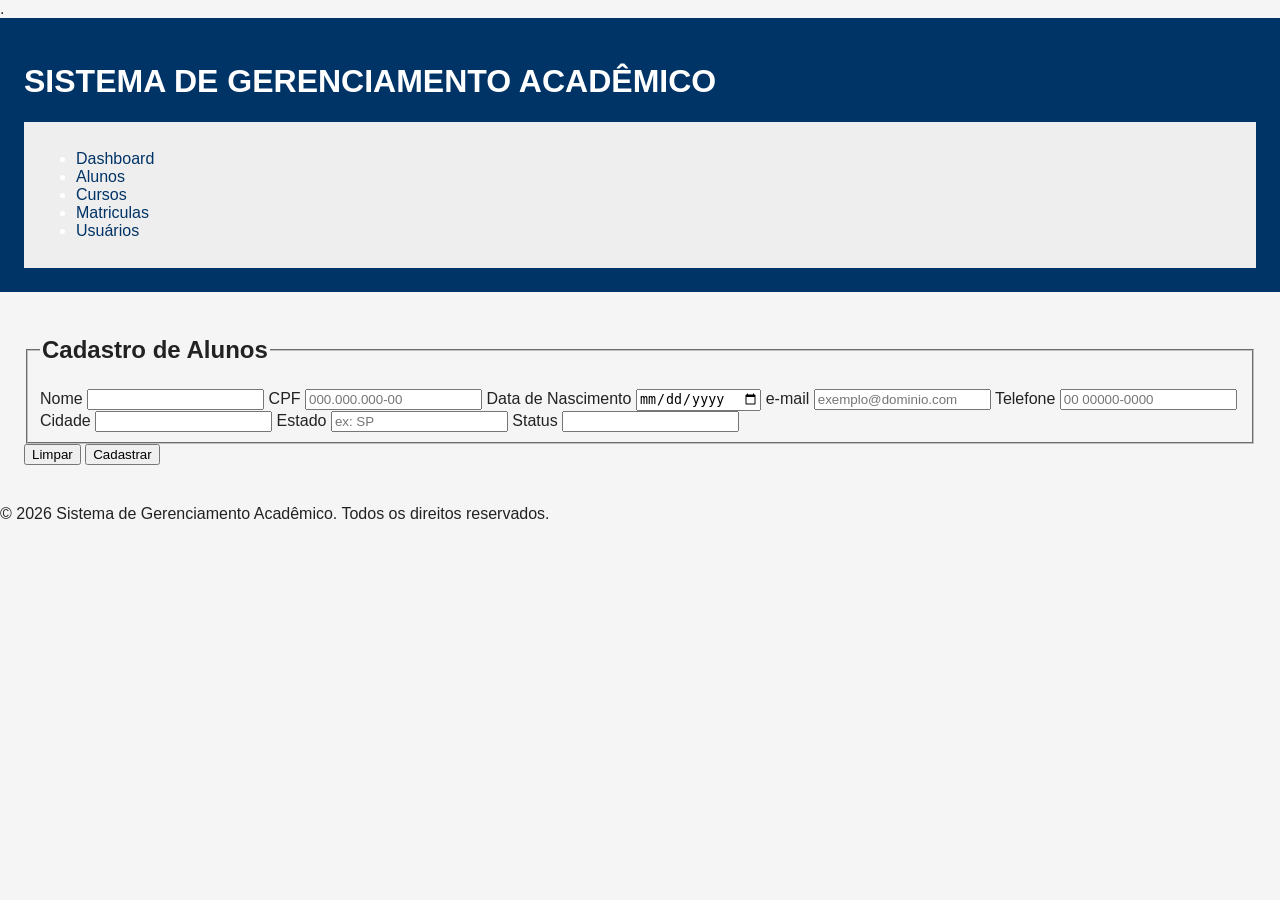
==== aluno-form.html @ df307594 "git commit" ====
<!DOCTYPE html>
<html lang="pt-BR">
<head>
    <meta charset="UTF-8">
    <meta name="viewport" content="width=device-width, initial-scale=1.0">
    <link rel="stylesheet" href="css/style.css">
    <title>Dashboard</title>
</head>
<body>
.
  <header>
      <h1>SISTEMA DE GERENCIAMENTO ACADÊMICO</h1>
             <nav>
                  <ul>
                      <li><a href="index.html">Dashboard</a></li>
                      <li><a href="alunos.html">Alunos</a></li>
                      <li><a href="cursos.html">Cursos</a></li>
                      <li><a href="matriculas.html">Matriculas</a></li>
                      <li><a href="usuarios.html">Usuários</a></li>
                  </ul>
              </nav>
  </header>
<main>
    <section>
        <form>
            <fieldset>
                <legend><h2>Cadastro de Alunos</h2></legend>
                <label for="nome">Nome</label>
                <input type="text" minlength="3" id="nome" name="nome" required>

                <label for="cpf">CPF</label>
                <input type="text" id="cpf" name="cpf" pattern="[0-9]{3}\.[0-9]{3}\.[0-9]{3}-[0-9]{2}" placeholder="000.000.000-00" required>

                <label for="date">Data de Nascimento</label>
                <input type="date" id="date" name="date" required>

                <label for="email">e-mail</label>
                <input type="email" placeholder="exemplo@dominio.com" id="email" name="email" required>

                <label for="telefone">Telefone</label>
                <input type="tel" id="telefone" name="telefone" pattern="[0-9]{2} [0-9]{5}-[0-9]{4}" placeholder="00 00000-0000">

                <label for="cidade">Cidade</label>
                <input type="text" id="cidade" name="cidade">

                <label for="estado">Estado</label>
                <input type="text" placeholder="ex: SP" pattern="[A-Z]{2}" id="estado" name="estado">

                <label for="status">Status</label>
                <input type="text" id="status" name="status" required>
            </fieldset>
            <button type="reset">Limpar</button>
            <button type="submit">Cadastrar</button>
        </form>
    </section>
</main>

<footer>
    <p>© 2026 Sistema de Gerenciamento Acadêmico. Todos os direitos reservados.</p>
</footer>
</body>
</html>
---- css/style.css ----
* {
  box-sizing: border-box;
}

body {
  margin: 0;
  font-family: Arial, sans-serif;
  color: #222222;
  background-color: #f5f5f5;
}

header {
  background-color: #003366;
  color: white;
  padding: 24px;
}

nav {
  background-color: #eeeeee;
  padding: 12px;
}

nav a {
  color: #003366;
  text-decoration: none;
  margin-right: 16px;
}

main {
  padding: 24px;
}

.card {
background-color: white;
border: 1px solid #dddddd;
padding: 20px;
margin-bottom: 16px;
}
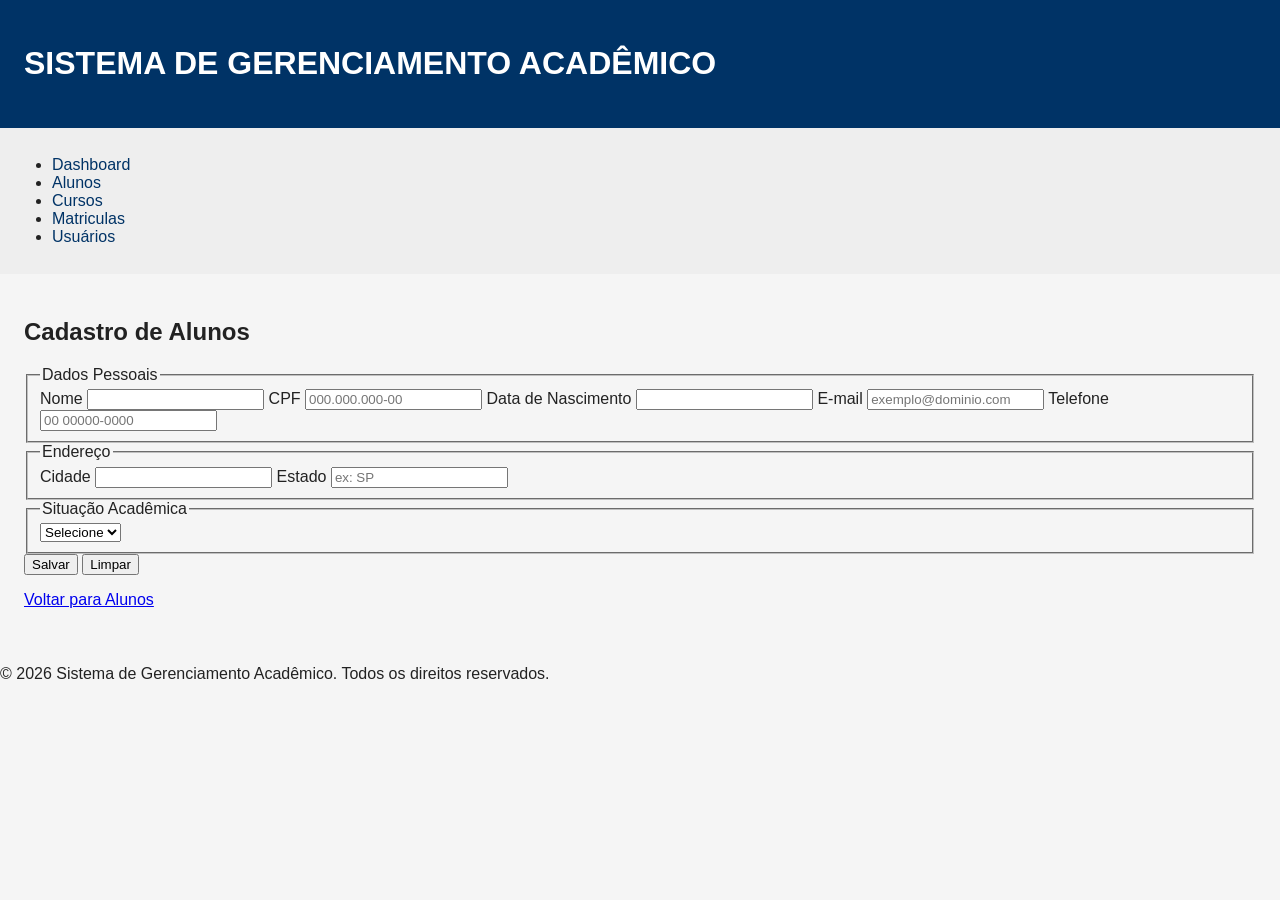
==== commit ff665d15: "versao2" ====
--- a/aluno-form.html
+++ b/aluno-form.html
@@ -7,9 +7,11 @@
     <title>Dashboard</title>
 </head>
 <body>
-.
+
   <header>
       <h1>SISTEMA DE GERENCIAMENTO ACADÊMICO</h1>
+  </header>
+
              <nav>
                   <ul>
                       <li><a href="index.html">Dashboard</a></li>
@@ -19,44 +21,64 @@
                       <li><a href="usuarios.html">Usuários</a></li>
                   </ul>
               </nav>
-  </header>
+
 <main>
     <section>
+      <h2>Cadastro de Alunos</h2>
+
         <form>
             <fieldset>
-                <legend><h2>Cadastro de Alunos</h2></legend>
+                <legend>Dados Pessoais</legend>
+
                 <label for="nome">Nome</label>
-                <input type="text" minlength="3" id="nome" name="nome" required>
+                <input type="text" minlength="3" id="nome" name="nome"maxlength="100" required>
 
                 <label for="cpf">CPF</label>
                 <input type="text" id="cpf" name="cpf" pattern="[0-9]{3}\.[0-9]{3}\.[0-9]{3}-[0-9]{2}" placeholder="000.000.000-00" required>
 
-                <label for="date">Data de Nascimento</label>
-                <input type="date" id="date" name="date" required>
+                <label for="dataNascimento">Data de Nascimento</label>
+                <input type="dataNascimento" id="dataNascimento" name="dataNascimento" required>
 
-                <label for="email">e-mail</label>
+                <label for="email">E-mail</label>
                 <input type="email" placeholder="exemplo@dominio.com" id="email" name="email" required>
 
                 <label for="telefone">Telefone</label>
                 <input type="tel" id="telefone" name="telefone" pattern="[0-9]{2} [0-9]{5}-[0-9]{4}" placeholder="00 00000-0000">
+            </fieldset>
 
+            <fieldset>
+                <legend>Endereço</legend>
                 <label for="cidade">Cidade</label>
                 <input type="text" id="cidade" name="cidade">
 
                 <label for="estado">Estado</label>
                 <input type="text" placeholder="ex: SP" pattern="[A-Z]{2}" id="estado" name="estado">
+            </fieldset>
 
-                <label for="status">Status</label>
-                <input type="text" id="status" name="status" required>
+            <fieldset>
+                <legend>Situação Acadêmica</legend>
+                <select
+                   id="status"
+                   name="status"
+                   required>
+                   <option value="">Selecione</option>
+                   <option value="ativo">Ativo</option>
+                   <option value="inativo">Inativo</option>
+                   <option value="trancado">Trancado</option>
+                </select>
             </fieldset>
-            <button type="reset">Limpar</button>
-            <button type="submit">Cadastrar</button>
+
+            <button type="submit">Salvar</button>
+            <button type="reset" class="botao-secundario">Limpar</button>
         </form>
+
+        <p><a href="alunos.html">Voltar para Alunos</a></p>
     </section>
 </main>
 
 <footer>
     <p>© 2026 Sistema de Gerenciamento Acadêmico. Todos os direitos reservados.</p>
 </footer>
+
 </body>
 </html>
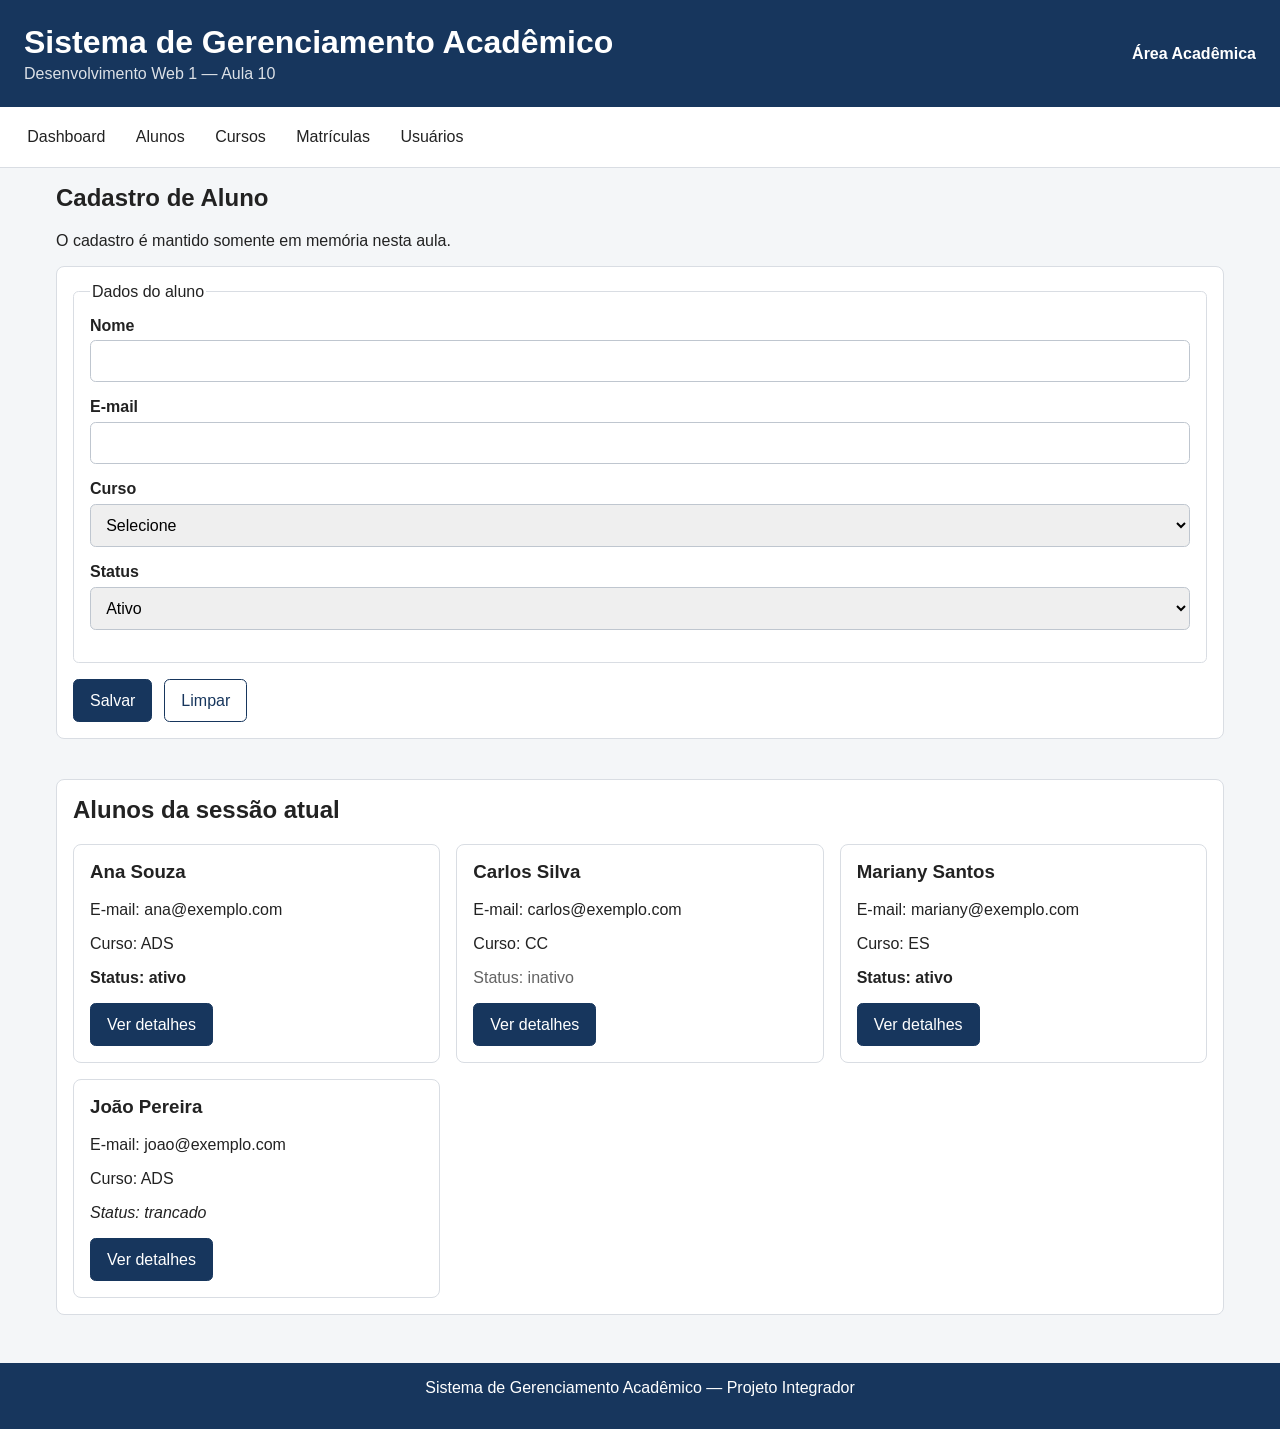
==== commit dbd6e6bf: "aula 10" ====
--- a/aluno-form.html
+++ b/aluno-form.html
@@ -1,84 +1,74 @@
-<!DOCTYPE html>
+<!doctype html>
 <html lang="pt-BR">
-<head>
-    <meta charset="UTF-8">
-    <meta name="viewport" content="width=device-width, initial-scale=1.0">
-    <link rel="stylesheet" href="css/style.css">
-    <title>Dashboard</title>
-</head>
-<body>
-
-  <header>
-      <h1>SISTEMA DE GERENCIAMENTO ACADÊMICO</h1>
-  </header>
-
-             <nav>
-                  <ul>
-                      <li><a href="index.html">Dashboard</a></li>
-                      <li><a href="alunos.html">Alunos</a></li>
-                      <li><a href="cursos.html">Cursos</a></li>
-                      <li><a href="matriculas.html">Matriculas</a></li>
-                      <li><a href="usuarios.html">Usuários</a></li>
-                  </ul>
-              </nav>
-
-<main>
-    <section>
-      <h2>Cadastro de Alunos</h2>
-
-        <form>
-            <fieldset>
-                <legend>Dados Pessoais</legend>
-
-                <label for="nome">Nome</label>
-                <input type="text" minlength="3" id="nome" name="nome"maxlength="100" required>
-
-                <label for="cpf">CPF</label>
-                <input type="text" id="cpf" name="cpf" pattern="[0-9]{3}\.[0-9]{3}\.[0-9]{3}-[0-9]{2}" placeholder="000.000.000-00" required>
-
-                <label for="dataNascimento">Data de Nascimento</label>
-                <input type="dataNascimento" id="dataNascimento" name="dataNascimento" required>
-
-                <label for="email">E-mail</label>
-                <input type="email" placeholder="exemplo@dominio.com" id="email" name="email" required>
-
-                <label for="telefone">Telefone</label>
-                <input type="tel" id="telefone" name="telefone" pattern="[0-9]{2} [0-9]{5}-[0-9]{4}" placeholder="00 00000-0000">
-            </fieldset>
-
-            <fieldset>
-                <legend>Endereço</legend>
-                <label for="cidade">Cidade</label>
-                <input type="text" id="cidade" name="cidade">
-
-                <label for="estado">Estado</label>
-                <input type="text" placeholder="ex: SP" pattern="[A-Z]{2}" id="estado" name="estado">
-            </fieldset>
-
-            <fieldset>
-                <legend>Situação Acadêmica</legend>
-                <select
-                   id="status"
-                   name="status"
-                   required>
-                   <option value="">Selecione</option>
-                   <option value="ativo">Ativo</option>
-                   <option value="inativo">Inativo</option>
-                   <option value="trancado">Trancado</option>
-                </select>
-            </fieldset>
-
-            <button type="submit">Salvar</button>
-            <button type="reset" class="botao-secundario">Limpar</button>
+  <head>
+    <meta charset="UTF-8" />
+    <meta name="viewport" content="width=device-width, initial-scale=1.0" />
+    <title>Cadastro de Aluno | Sistema Acadêmico</title>
+    <link rel="stylesheet" href="css/style.css" />
+  </head>
+  <body>
+    <header class="cabecalho">
+      <div>
+        <h1 id="titulo-sistema">Sistema de Gerenciamento Acadêmico</h1>
+        <p class="subtitulo">Desenvolvimento Web 1 — Aula 10</p>
+      </div>
+      <span class="area-academica">Área Acadêmica</span>
+    </header>
+    <nav class="navegacao" aria-label="Navegação principal">
+      <ul class="menu">
+        <li><a href="index.html">Dashboard</a></li>
+        <li><a id="link-alunos" href="alunos.html">Alunos</a></li>
+        <li><a href="cursos.html">Cursos</a></li>
+        <li><a href="matriculas.html">Matrículas</a></li>
+        <li><a href="usuarios.html">Usuários</a></li>
+      </ul>
+    </nav>
+    <main>
+      <section>
+        <h2>Cadastro de Aluno</h2>
+        <p>O cadastro é mantido somente em memória nesta aula.</p>
+        <form id="form-aluno">
+          <fieldset>
+            <legend>Dados do aluno</legend>
+            <label for="nome">Nome</label>
+            <input
+              id="nome"
+              name="nome"
+              type="text"
+              required
+              minlength="3"
+            /><label for="email">E-mail</label
+            ><input id="email" name="email" type="email" required /><label
+              for="curso"
+              >Curso</label
+            ><select id="curso" name="curso" required>
+              <option value="">Selecione</option>
+              <option value="ADS">ADS</option>
+              <option value="CC">Ciência da Computação</option>
+              <option value="ES">Engenharia de Software</option></select
+            ><label for="status">Status</label
+            ><select id="status" name="status" required>
+              <option value="ativo">Ativo</option>
+              <option value="inativo">Inativo</option>
+              <option value="trancado">Trancado</option>
+            </select>
+          </fieldset>
+          <div class="acoes">
+            <button type="submit">Salvar</button
+            ><button type="reset" class="botao-secundario">Limpar</button>
+          </div>
         </form>
-
-        <p><a href="alunos.html">Voltar para Alunos</a></p>
-    </section>
-</main>
-
-<footer>
-    <p>© 2026 Sistema de Gerenciamento Acadêmico. Todos os direitos reservados.</p>
-</footer>
-
-</body>
+        <p id="mensagem-cadastro" class="mensagem" aria-live="polite"></p>
+        <section class="preview">
+          <h2>Alunos da sessão atual</h2>
+          <div id="lista-alunos-form" class="lista-grid"></div>
+        </section>
+      </section>
+    </main>
+    <footer class="rodape">
+      <p>Sistema de Gerenciamento Acadêmico — Projeto Integrador</p>
+    </footer>
+    <script src="js/dados.js"></script>
+    <script src="js/app.js"></script>
+  </body>
 </html>
--- a/css/style.css
+++ b/css/style.css
@@ -1,38 +1,327 @@
+/* ==========================================================================
+   Configurações Globais e Resets
+   ========================================================================== */
 * {
   box-sizing: border-box;
 }
 
+:root {
+  font-family: Arial, sans-serif;
+  color: #222;
+  background: #f4f6f8;
+}
+
 body {
   margin: 0;
-  font-family: Arial, sans-serif;
-  color: #222222;
-  background-color: #f5f5f5;
-}
-
-header {
-  background-color: #003366;
-  color: white;
-  padding: 24px;
-}
-
-nav {
-  background-color: #eeeeee;
-  padding: 12px;
-}
-
-nav a {
-  color: #003366;
+}
+
+h1, h2, h3, p {
+  margin-top: 0;
+}
+
+a {
+  color: inherit;
+}
+
+code {
+  font-family: Consolas, monospace;
+}
+
+/* ==========================================================================
+   Acessibilidade e Foco
+   ========================================================================== */
+button:focus,
+a:focus,
+input:focus,
+select:focus {
+  outline: 3px solid #9ec5fe;
+  outline-offset: 2px;
+}
+
+/* ==========================================================================
+   Cabeçalho e Navegação
+   ========================================================================== */
+.cabecalho {
+  display: flex;
+  flex-direction: column;
+  gap: .5rem;
+  padding: 1rem;
+  background: #17365d;
+  color: #fff;
+}
+
+.cabecalho h1 {
+  margin-bottom: .25rem;
+  font-size: 1.5rem;
+}
+
+.subtitulo {
+  margin: 0;
+  opacity: .85;
+}
+
+.area-academica {
+  font-weight: 700;
+}
+
+.navegacao {
+  padding: .75rem 1rem;
+  background: #fff;
+  border-bottom: 1px solid #d9dde3;
+}
+
+.menu {
+  display: flex;
+  flex-direction: column;
+  gap: .5rem;
+  padding: 0;
+  margin: 0;
+  list-style: none;
+}
+
+.menu a {
+  display: block;
+  padding: .55rem .7rem;
   text-decoration: none;
-  margin-right: 16px;
-}
-
+  border-radius: .35rem;
+}
+
+.menu a:hover,
+.menu a:focus {
+  background: #eef3f8;
+}
+
+/* ==========================================================================
+   Estrutura de Layout e Páginas
+   ========================================================================== */
 main {
-  padding: 24px;
+  width: 100%;
+  max-width: 1200px;
+  margin: 0 auto;
+  padding: 1rem;
+}
+
+.secao-cabecalho {
+  display: flex;
+  flex-direction: column;
+  gap: 1rem;
+  margin-bottom: 1rem;
+}
+
+.dashboard-grid,
+.lista-grid {
+  display: grid;
+  grid-template-columns: 1fr;
+  gap: 1rem;
+}
+
+/* ==========================================================================
+   Componentes, Cards e Painéis
+   ========================================================================== */
+.card,
+.painel-secundario,
+.detalhes,
+.preview,
+form {
+  background: #fff;
+  border: 1px solid #d9dde3;
+  border-radius: .5rem;
+  padding: 1rem;
 }
 
 .card {
-background-color: white;
-border: 1px solid #dddddd;
-padding: 20px;
-margin-bottom: 16px;
-}+  min-width: 0;
+}
+
+.indicador {
+  display: block;
+  margin: .5rem 0;
+  font-size: 2rem;
+  font-weight: 700;
+}
+
+.lista-resumo {
+  display: grid;
+  gap: .5rem;
+}
+
+.painel-secundario,
+.detalhes,
+.preview {
+  margin-top: 1rem;
+}
+
+.observacao {
+  margin-top: 1rem;
+  padding: .75rem;
+  background: #fff;
+  border-left: 4px solid #17365d;
+}
+
+.destaque {
+  border: 2px solid currentColor;
+}
+
+/* ==========================================================================
+   Formulários e Elementos de Entrada
+   ========================================================================== */
+.filtros {
+  display: grid;
+  grid-template-columns: 1fr;
+  gap: 1rem;
+  align-items: end;
+  margin-bottom: 1rem;
+}
+
+label {
+  display: block;
+  margin-bottom: .35rem;
+  font-weight: 700;
+}
+
+input, select, textarea, button {
+  font: inherit;
+}
+
+input, select, textarea {
+  width: 100%;
+  padding: .7rem;
+  border: 1px solid #bfc6cf;
+  border-radius: .35rem;
+}
+
+fieldset {
+  margin: 0 0 1rem;
+  padding: 1rem;
+  border: 1px solid #d9dde3;
+  border-radius: .35rem;
+}
+
+fieldset input,
+fieldset select {
+  margin-bottom: 1rem;
+}
+
+/* ==========================================================================
+   Botões e Ações
+   ========================================================================== */
+button,
+.botao-link {
+  display: inline-block;
+  padding: .7rem 1rem;
+  border: 1px solid #17365d;
+  border-radius: .35rem;
+  background: #17365d;
+  color: #fff;
+  text-decoration: none;
+  cursor: pointer;
+}
+
+.botao-secundario {
+  background: #fff;
+  color: #17365d;
+}
+
+.acoes,
+.card-acoes {
+  display: flex;
+  flex-direction: column;
+  gap: .75rem;
+}
+
+.card-acoes {
+  margin-top: 1rem;
+}
+
+/* ==========================================================================
+   Estados, Mensagens e Status
+   ========================================================================== */
+.mensagem {
+  min-height: 1.5rem;
+  font-weight: 700;
+}
+
+.mensagem-sucesso {
+  color: #165b33;
+}
+
+.mensagem-aviso {
+  color: #8a4b00;
+}
+
+.status-ativo {
+  font-weight: 700;
+}
+
+.status-inativo {
+  opacity: .7;
+}
+
+.status-trancado {
+  font-style: italic;
+}
+
+/* ==========================================================================
+   Rodapé
+   ========================================================================== */
+.rodape {
+  margin-top: 2rem;
+  padding: 1rem;
+  text-align: center;
+  background: #17365d;
+  color: #fff;
+}
+
+/* ==========================================================================
+   Media Queries (Responsividade)
+   ========================================================================== */
+@media (min-width: 768px) {
+  .cabecalho {
+    flex-direction: row;
+    justify-content: space-between;
+    align-items: center;
+    padding: 1.5rem;
+  }
+
+  .cabecalho h1 {
+    font-size: 2rem;
+  }
+
+  .menu {
+    flex-direction: row;
+    flex-wrap: wrap;
+  }
+
+  .secao-cabecalho {
+    flex-direction: row;
+    justify-content: space-between;
+    align-items: center;
+  }
+
+  .dashboard-grid {
+    grid-template-columns: repeat(2, 1fr);
+  }
+
+  .lista-grid {
+    grid-template-columns: repeat(2, 1fr);
+  }
+
+  .filtros {
+    grid-template-columns: 2fr 1fr auto;
+  }
+
+  .acoes,
+  .card-acoes {
+    flex-direction: row;
+  }
+}
+
+@media (min-width: 1024px) {
+  .dashboard-grid {
+    grid-template-columns: repeat(4, 1fr);
+  }
+
+  .lista-grid {
+    grid-template-columns: repeat(3, 1fr);
+  }
+}
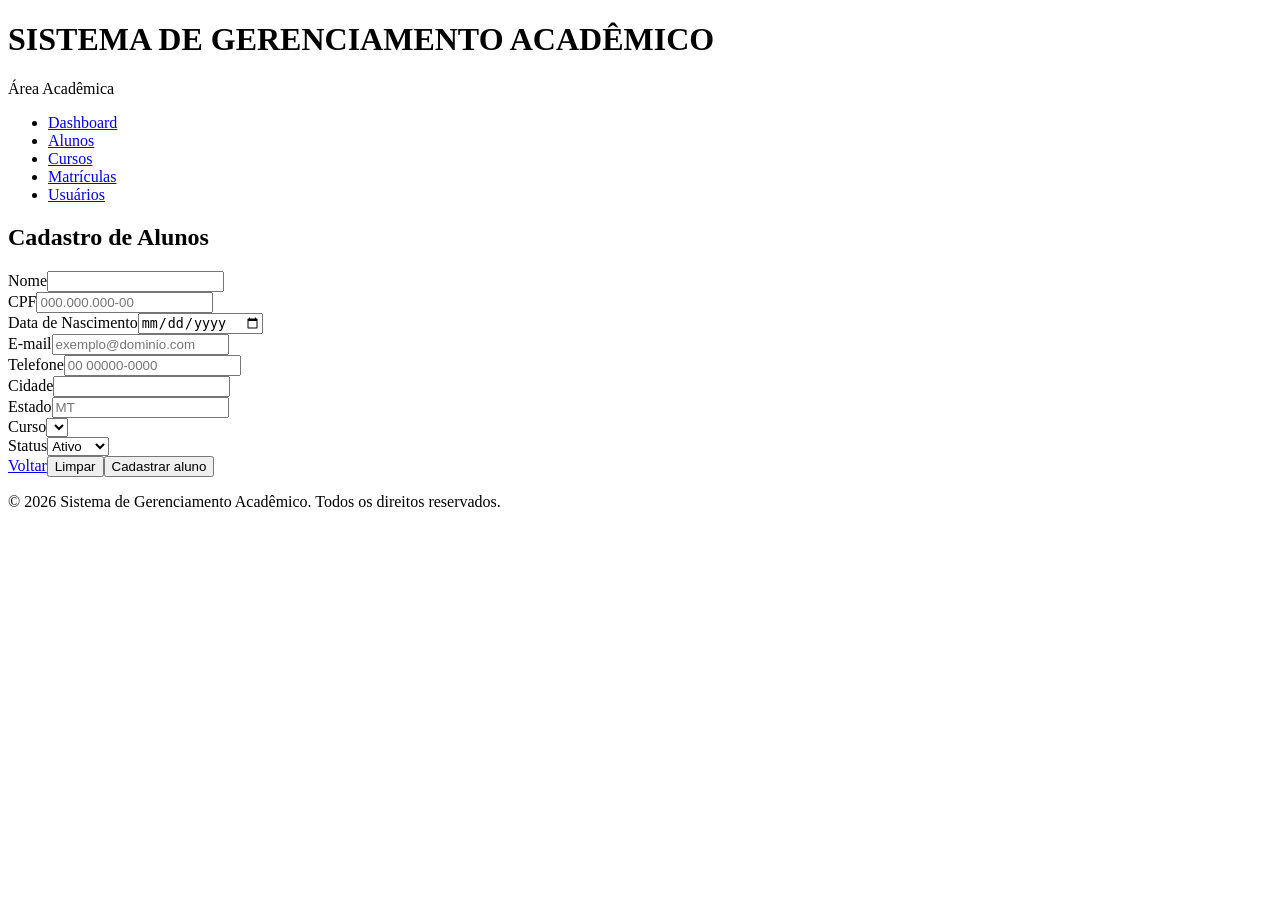
==== commit e8243d48: "atualização 11_part3" ====
--- a/aluno-form.html
+++ b/aluno-form.html
@@ -1,74 +1,39 @@
-<!doctype html>
+<!DOCTYPE html>
 <html lang="pt-BR">
-  <head>
-    <meta charset="UTF-8" />
-    <meta name="viewport" content="width=device-width, initial-scale=1.0" />
-    <title>Cadastro de Aluno | Sistema Acadêmico</title>
-    <link rel="stylesheet" href="css/style.css" />
-  </head>
-  <body>
-    <header class="cabecalho">
-      <div>
-        <h1 id="titulo-sistema">Sistema de Gerenciamento Acadêmico</h1>
-        <p class="subtitulo">Desenvolvimento Web 1 — Aula 10</p>
-      </div>
-      <span class="area-academica">Área Acadêmica</span>
-    </header>
-    <nav class="navegacao" aria-label="Navegação principal">
-      <ul class="menu">
-        <li><a href="index.html">Dashboard</a></li>
-        <li><a id="link-alunos" href="alunos.html">Alunos</a></li>
-        <li><a href="cursos.html">Cursos</a></li>
-        <li><a href="matriculas.html">Matrículas</a></li>
-        <li><a href="usuarios.html">Usuários</a></li>
-      </ul>
-    </nav>
-    <main>
-      <section>
-        <h2>Cadastro de Aluno</h2>
-        <p>O cadastro é mantido somente em memória nesta aula.</p>
-        <form id="form-aluno">
-          <fieldset>
-            <legend>Dados do aluno</legend>
-            <label for="nome">Nome</label>
-            <input
-              id="nome"
-              name="nome"
-              type="text"
-              required
-              minlength="3"
-            /><label for="email">E-mail</label
-            ><input id="email" name="email" type="email" required /><label
-              for="curso"
-              >Curso</label
-            ><select id="curso" name="curso" required>
-              <option value="">Selecione</option>
-              <option value="ADS">ADS</option>
-              <option value="CC">Ciência da Computação</option>
-              <option value="ES">Engenharia de Software</option></select
-            ><label for="status">Status</label
-            ><select id="status" name="status" required>
-              <option value="ativo">Ativo</option>
-              <option value="inativo">Inativo</option>
-              <option value="trancado">Trancado</option>
-            </select>
-          </fieldset>
-          <div class="acoes">
-            <button type="submit">Salvar</button
-            ><button type="reset" class="botao-secundario">Limpar</button>
-          </div>
-        </form>
-        <p id="mensagem-cadastro" class="mensagem" aria-live="polite"></p>
-        <section class="preview">
-          <h2>Alunos da sessão atual</h2>
-          <div id="lista-alunos-form" class="lista-grid"></div>
-        </section>
-      </section>
-    </main>
-    <footer class="rodape">
-      <p>Sistema de Gerenciamento Acadêmico — Projeto Integrador</p>
-    </footer>
-    <script src="js/dados.js"></script>
-    <script src="js/app.js"></script>
-  </body>
+<head>
+  <meta charset="UTF-8">
+  <meta name="viewport" content="width=device-width, initial-scale=1.0">
+  <title>Cadastro de Alunos - Sistema Acadêmico</title>
+  <link rel="stylesheet" href="css/style.css">
+  <script src="js/dados.js" defer></script>
+  <script src="js/app.js" defer></script>
+</head>
+<body>
+  <header class="cabecalho"><h1 id="titulo-sistema">SISTEMA DE GERENCIAMENTO ACADÊMICO</h1><span>Área Acadêmica</span></header>
+  <nav><ul>
+    <li><a href="index.html">Dashboard</a></li><li><a href="alunos.html">Alunos</a></li>
+    <li><a href="cursos.html">Cursos</a></li><li><a href="matriculas.html">Matrículas</a></li>
+    <li><a href="usuarios.html">Usuários</a></li>
+  </ul></nav>
+  <main>
+    <section class="painel">
+      <h2>Cadastro de Alunos</h2>
+      <form id="form-aluno">
+        <div class="form-grid">
+          <div><label for="nome">Nome</label><input type="text" minlength="3" id="nome" name="nome" required></div>
+          <div><label for="cpf">CPF</label><input type="text" id="cpf" name="cpf" placeholder="000.000.000-00"></div>
+          <div><label for="date">Data de Nascimento</label><input type="date" id="date" name="date"></div>
+          <div><label for="email">E-mail</label><input type="email" id="email" name="email" placeholder="exemplo@dominio.com" required></div>
+          <div><label for="telefone">Telefone</label><input type="tel" id="telefone" name="telefone" placeholder="00 00000-0000"></div>
+          <div><label for="cidade">Cidade</label><input type="text" id="cidade" name="cidade"></div>
+          <div><label for="estado">Estado</label><input type="text" id="estado" name="estado" maxlength="2" placeholder="MT"></div>
+          <div><label for="curso">Curso</label><select id="curso" name="curso" required></select></div>
+          <div><label for="status">Status</label><select id="status" name="status" required><option value="ativo">Ativo</option><option value="inativo">Inativo</option></select></div>
+        </div>
+        <div class="acoes"><a class="botao botao-secundario" href="alunos.html">Voltar</a><button type="reset" class="botao-secundario">Limpar</button><button type="submit">Cadastrar aluno</button></div>
+      </form>
+    </section>
+  </main>
+  <footer><p>© 2026 Sistema de Gerenciamento Acadêmico. Todos os direitos reservados.</p></footer>
+</body>
 </html>
